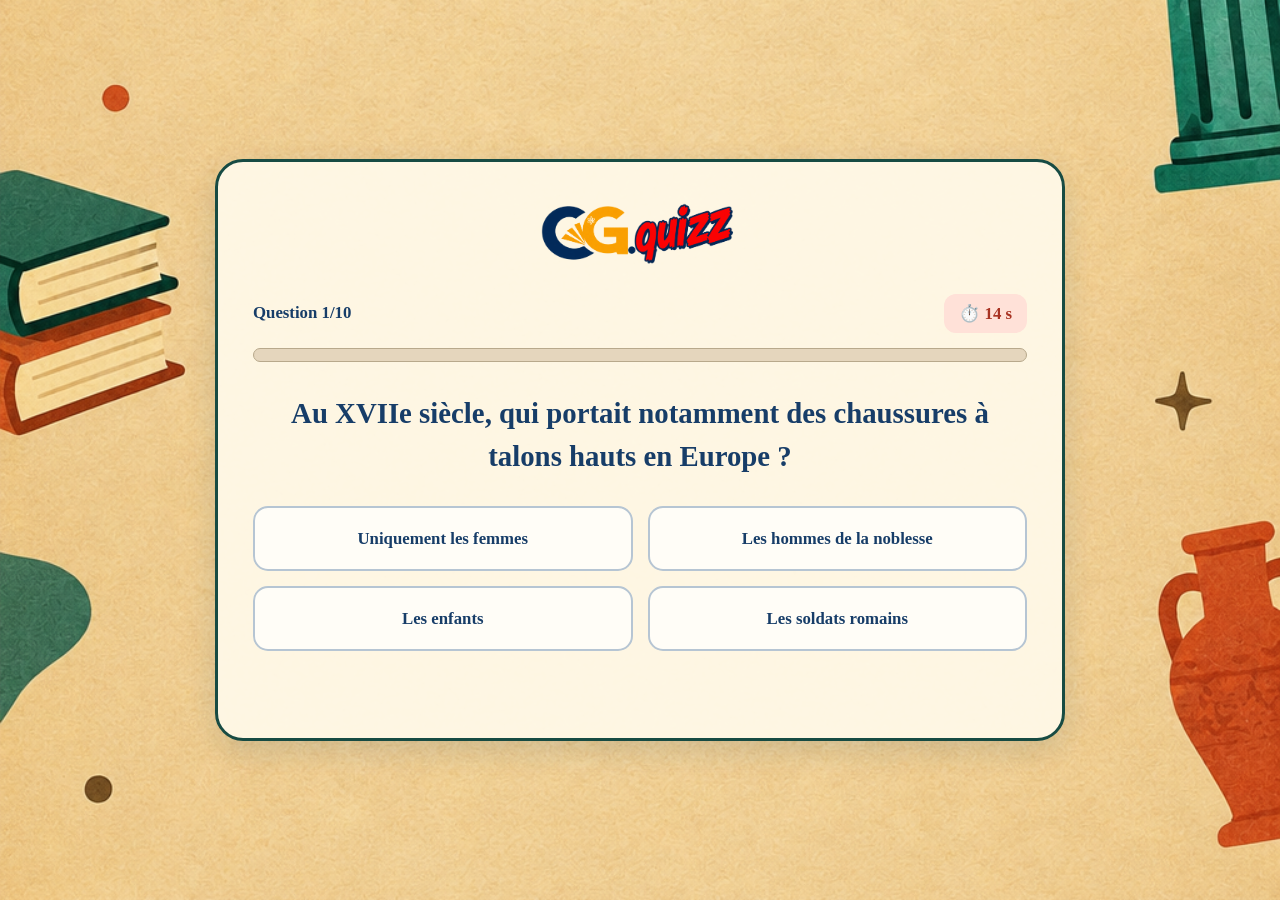
==== quiz.html @ a6cb8ad2 "Add files via upload" ====
<!DOCTYPE html>
<html lang="fr">

<head>
<meta charset="UTF-8">

<meta name="viewport"
content="width=device-width, initial-scale=1.0">

<title>CG.quizz | Quiz de culture générale</title>

<meta name="description"
content="Teste tes connaissances avec CG.quizz !">

<style>

/* ==============================
STYLE GÉNÉRAL
============================== */

* {
box-sizing: border-box;
margin: 0;
padding: 0;
}

[hidden] {
display: none !important;
}

body {
min-height: 100vh;
margin: 0;
padding: 30px 15px;

font-family: Georgia, serif;
color: #174b43;

background-image: url("fond.vintage.PNG");
background-size: cover;
background-position: center;
background-repeat: no-repeat;
background-attachment: fixed;

display: flex;
justify-content: center;
align-items: flex-start;

overscroll-behavior-y: none;
}


/* ==============================
CONTENEUR PRINCIPAL
============================== */

.quiz-container {
width: 100%;
max-width: 850px;

margin-left: auto;
margin-right: auto;

margin-top: auto;
margin-bottom: auto;

padding: 35px;

text-align: center;

background: rgba(255, 249, 232, 0.94);

border: 3px solid #174b43;
border-radius: 28px;

box-shadow: 0 10px 30px rgba(23, 61, 104, 0.15);
}

/* ==============================
LOGO
============================== */

.quiz-title {
margin-bottom: 25px;
}

.logo-titre {
display: block;

width: 210px;
max-width: 75%;

height: auto;

margin: 0 auto;
}

/* ==============================
INFORMATIONS DU QUIZ
============================== */

.quiz-info {
display: flex;
justify-content: space-between;
align-items: center;

gap: 15px;

margin-bottom: 15px;

font-size: 1.05rem;
font-weight: bold;
}

#question-counter {
color: #173d68;
}

#timer {
color: #a83222;

background: #ffe1d8;

padding: 9px 15px;

border-radius: 12px;

white-space: nowrap;
}

#timer.urgent {
color: #ffffff;
background: #c62828;

animation: pulse 0.7s infinite alternate;
}

@keyframes pulse {
from {
transform: scale(1);
}

to {
transform: scale(1.06);
}
}

/* ==============================
BARRE DE PROGRESSION
============================== */

.progress-track {
width: 100%;
height: 14px;

margin-bottom: 30px;

overflow: hidden;

background: #e5d6bd;

border: 1px solid #b8a98c;
border-radius: 20px;
}

.progress-bar {
width: 0%;
height: 100%;

background: linear-gradient(
90deg,
#087fba,
#12b7cb
);

border-radius: 20px;

transition: width 0.4s ease;
}

/* ==============================
QUESTION
============================== */

.question-text {
margin-bottom: 28px;

font-size: clamp(1.3rem, 4vw, 1.8rem);
line-height: 1.5;

color: #173d68;
}

/* ==============================
RÉPONSES
============================== */

.answers {
display: grid;

grid-template-columns: repeat(2, minmax(0, 1fr));

gap: 15px;

margin-bottom: 20px;
}

.answer-button {
min-height: 65px;

padding: 16px;

font-family: inherit;
font-size: 1.05rem;
font-weight: bold;

color: #173d68;
background: #fffdf7;

border: 2px solid #b6c5d3;
border-radius: 15px;

cursor: pointer;

transition:
background-color 0.2s,
color 0.2s,
border-color 0.2s,
transform 0.2s;
}

@media (hover: hover) and (pointer: fine) {
.answer-button:not(:disabled):hover {
background: #e2f3ff;
border-color: #087fba;
transform: translateY(-2px);
}
}

.answer-button {
-webkit-tap-highlight-color: transparent;
}

.answer-button:focus-visible,
.action-button:focus-visible {
outline: 4px solid #f2a900;
outline-offset: 3px;
}

/* BONNE RÉPONSE : VERT BIEN VISIBLE */

.answer-button.correct {
color: #ffffff !important;

background: #087a32 !important;

border: 4px solid #045522 !important;

box-shadow: 0 0 0 3px rgba(8, 122, 50, 0.2);

animation: correctPop 0.3s ease;
}

/* MAUVAISE RÉPONSE : ROUGE BIEN VISIBLE */

.answer-button.wrong {
color: #ffffff !important;

background: #d71920 !important;

border: 4px solid #941018 !important;

box-shadow: 0 0 0 3px rgba(215, 25, 32, 0.2);

animation: wrongShake 0.3s ease;
}

.answer-button:disabled {
cursor: default;
opacity: 1;
}

@keyframes correctPop {
0% {
transform: scale(0.96);
}

100% {
transform: scale(1);
}
}

@keyframes wrongShake {
0%, 100% {
transform: translateX(0);
}

25% {
transform: translateX(-4px);
}

75% {
transform: translateX(4px);
}
}

/* ==============================
MESSAGE DE CORRECTION
============================== */

.feedback {
min-height: 32px;

margin-top: 10px;

font-size: 1.05rem;
font-weight: bold;
line-height: 1.5;
}

.feedback.success {
color: #056b2a;
}

.feedback.error {
color: #c4161c;
}

/* ==============================
RÉSULTATS
============================== */

.result-title {
margin-bottom: 20px;

font-size: clamp(2rem, 5vw, 2.8rem);

color: #173d68;
}

.result-score {
margin-bottom: 12px;

font-size: 1.5rem;
font-weight: bold;
}

.result-grade {
margin: 15px 0;

font-size: clamp(4rem, 12vw, 6rem);
font-weight: bold;

color: #087fba;

text-shadow: 2px 3px 0 rgba(23, 61, 104, 0.12);
}

.result-grade.grade-excellent {
color: #087a32;
}

.result-grade.grade-medium {
color: #b76b00;
}

.result-grade.grade-low {
color: #c4161c;
}

.result-time {
margin-bottom: 22px;

font-size: 1.15rem;
font-weight: bold;
}

.result-message {
max-width: 600px;

margin: 0 auto 25px;

font-size: 1.1rem;
line-height: 1.7;
}

/* ==============================
ICÔNES YOUTUBE ET TIKTOK
============================== */

.result-links {
display: flex;
justify-content: center;
align-items: center;

gap: 25px;

margin: 25px 0 30px;
}

.social-link {
display: inline-flex;
justify-content: center;
align-items: center;

width: 65px;
height: 65px;

background: #ffffff;

border: 2px solid #d9c8a7;
border-radius: 18px;

transition:
transform 0.2s,
box-shadow 0.2s;
}

.social-link:hover {
transform: translateY(-5px);

box-shadow: 0 7px 15px rgba(23, 61, 104, 0.18);
}

.social-link img {
display: block;

width: 38px;
height: 38px;

object-fit: contain;
}

/* ==============================
BOUTONS D'ACTION
============================== */

.result-actions {
display: flex;
justify-content: center;
flex-wrap: wrap;

gap: 15px;

margin-top: 20px;
}

.action-button {
display: inline-flex;
justify-content: center;
align-items: center;

min-height: 52px;

padding: 14px 24px;

font-family: inherit;
font-size: 1rem;
font-weight: bold;

text-decoration: none;

border: 2px solid transparent;
border-radius: 50px;

cursor: pointer;

transition:
transform 0.2s,
background-color 0.2s;
}

.action-button:hover {
transform: translateY(-3px);
}

.restart-button {
color: #ffffff;
background: #087fba;

border-color: #075b8a;
}

.restart-button:hover {
background: #075b8a;
}

.home-button {
color: #174b43;
background: #f4d18f;

border-color: #c78d36;
}

.home-button:hover {
background: #edbd68;
}

/* ==============================
RESPONSIVE : TÉLÉPHONES
============================== */

@media (max-width: 520px) {

body {
padding: 12px;
background-attachment: scroll;
}

.quiz-container {
padding: 22px 16px;

border-radius: 20px;
}

.logo-titre {
width: 175px;
}

.quiz-info {
font-size: 0.9rem;
}

.answers {
grid-template-columns: 1fr;
gap: 12px;
}

.answer-button {
min-height: 58px;
font-size: 1rem;
}

.result-message {
font-size: 1rem;
}

.result-actions {
flex-direction: column;
}

.action-button {
width: 100%;
}
}

@media (prefers-reduced-motion: reduce) {

*,
*::before,
*::after {
animation-duration: 0.01ms !important;
animation-iteration-count: 1 !important;
transition-duration: 0.01ms !important;
}

}

/* LOGO CG.QUIZZ */

.quiz-header {
width: 100%;
text-align: center;
margin-bottom: 25px;
}

.quiz-logo {
display: block;
width: 240px;
max-width: 85%;
height: auto;
margin: 0 auto;
object-fit: contain;
}

.quiz-header a {
display: inline-block;
line-height: 0;
}

/* ADAPTATION AUX TÉLÉPHONES */

@media (max-width: 520px) {
.quiz-logo {
width: 200px;
max-width: 75%;
}
}

/* ===================================
ANIMATION DES RÉSULTATS
=================================== */

/* Apparition progressive du résultat */

#result-screen.celebration-active {
animation: resultAppear 0.8s ease-out both;
}

@keyframes resultAppear {
from {
opacity: 0;
transform: translateY(25px);
}

to {
opacity: 1;
transform: translateY(0);
}
}

/* Animation de la note finale */

#result-screen.celebration-active .result-grade {
animation: gradeCelebrate 1s ease-out 0.3s both;
}

@keyframes gradeCelebrate {
0% {
opacity: 0;
transform: scale(0.3) rotate(-12deg);
}

60% {
opacity: 1;
transform: scale(1.2) rotate(4deg);
}

80% {
transform: scale(0.95) rotate(-2deg);
}

100% {
opacity: 1;
transform: scale(1) rotate(0);
}
}

/* Conteneur des confettis */

.confetti-container {
position: fixed;
inset: 0;

overflow: hidden;
pointer-events: none;

z-index: 9999;
}

/* Chaque confetti */

.confetti {
position: absolute;

top: -20px;

width: 10px;
height: 16px;

border-radius: 3px;

animation: confettiFall linear forwards;
}

@keyframes confettiFall {
0% {
transform: translate3d(0, -20px, 0) rotate(0deg);
opacity: 1;
}

100% {
transform: translate3d(var(--drift), 110vh, 0)
rotate(var(--rotation));
opacity: 0;
}
}

/* Respecter les préférences d'accessibilité */

@media (prefers-reduced-motion: reduce) {
#result-screen.celebration-active,
#result-screen.celebration-active .result-grade {
animation: none;
}

.confetti {
display: none;
}
}

</style>

</head>

<body>

<main class="quiz-container">

<!-- LOGO HORIZONTAL -->

<div class="quiz-header">
	<a href="index.html" aria-label="Retour à l'accueil">
		<img
			src="cg.quizz logo.png"
			alt="CG-quizz"
			class="quiz-logo"
		>
	</a>
</div>


<!-- ÉCRAN DES QUESTIONS -->

<section id="question-screen">

<!-- Informations du quiz -->

<div class="quiz-info">

<span id="question-counter">
Question 1/10
</span>

<span id="timer">
⏱️ 15 s
</span>

</div>


<!-- Barre de progression -->

<div
class="progress-track"
role="progressbar"
aria-label="Progression du quiz"
aria-valuemin="0"
aria-valuemax="10"
aria-valuenow="0"
>

<div
class="progress-bar"
id="progress-bar"
></div>

</div>


<!-- Question -->

<h2
class="question-text"
id="question-text"
></h2>


<!-- Réponses générées par JavaScript -->

<div
class="answers"
id="answers"
></div>


<!-- Message de correction -->

<p
class="feedback"
id="feedback"
aria-live="polite"
></p>

</section>


<!-- ÉCRAN DES RÉSULTATS -->

<section id="result-screen" hidden>

<h2 class="result-title">
Quiz terminé !
</h2>


<p
class="result-score"
id="result-score"
></p>


<p
class="result-grade"
id="result-grade"
></p>


<p
class="result-time"
id="result-time"
></p>


<p
class="result-message"
id="result-message"
></p>


<!-- RÉSEAUX SOCIAUX -->

<div class="result-links">

<a
class="social-link"
href="https://youtube.com/@culture.generale69?si=cF1Rbsw-HnzDqtBV"
target="_blank"
rel="noopener noreferrer"
aria-label="Visiter YouTube"
>

<img
src="youtube.logo.png"
alt="YouTube"
>

</a>


<a
class="social-link"
href="https://www.tiktok.com/@culture.generale69?_r=1&_t=ZS-9Ay9IFy0VJG"
target="_blank"
rel="noopener noreferrer"
aria-label="Visiter TikTok"
>

<img
src="tiktok.logo.png"
alt="TikTok"
>

</a>

</div>


<!-- BOUTONS -->

<div class="result-actions">

<button
id="restart-button"
class="action-button restart-button"
type="button"
>
↻ Faire un autre quiz
</button>


<a
href="index.html"
class="action-button home-button"
>
⌂ Retour à l'accueil
</a>

</div>

</section>

</main>


<script src="quiz.js"></script>

</body>

</html>
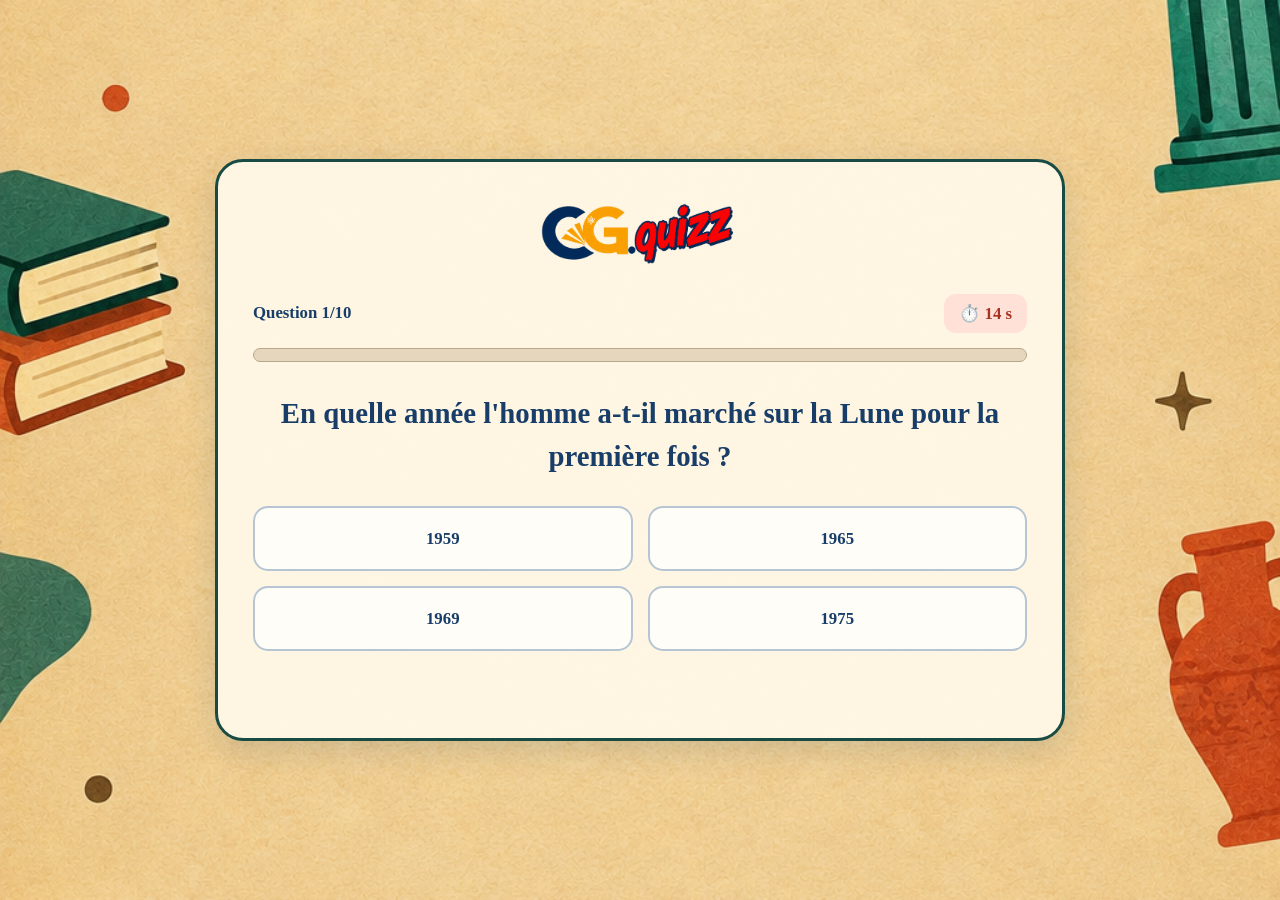
==== commit 1e1174c1: "Integrate Google Analytics into quiz.html Added Google Analytics tracking to the quiz page." ====
--- a/quiz.html
+++ b/quiz.html
@@ -11,7 +11,15 @@
 
 <meta name="description"
 content="Teste tes connaissances avec CG.quizz !">
-
+<!-- Google Analytics -->
+<script async src="https://www.googletagmanager.com/gtag/js?id=G-1C0V2STFBV"></script>
+<script>
+window.dataLayer = window.dataLayer || [];
+function gtag(){dataLayer.push(arguments);}
+gtag('js', new Date());
+
+gtag('config', 'G-1C0V2STFBV');
+</script>
 <style>
 
 /* ==============================
@@ -877,4 +885,4 @@
 
 </body>
 
-</html>+</html>
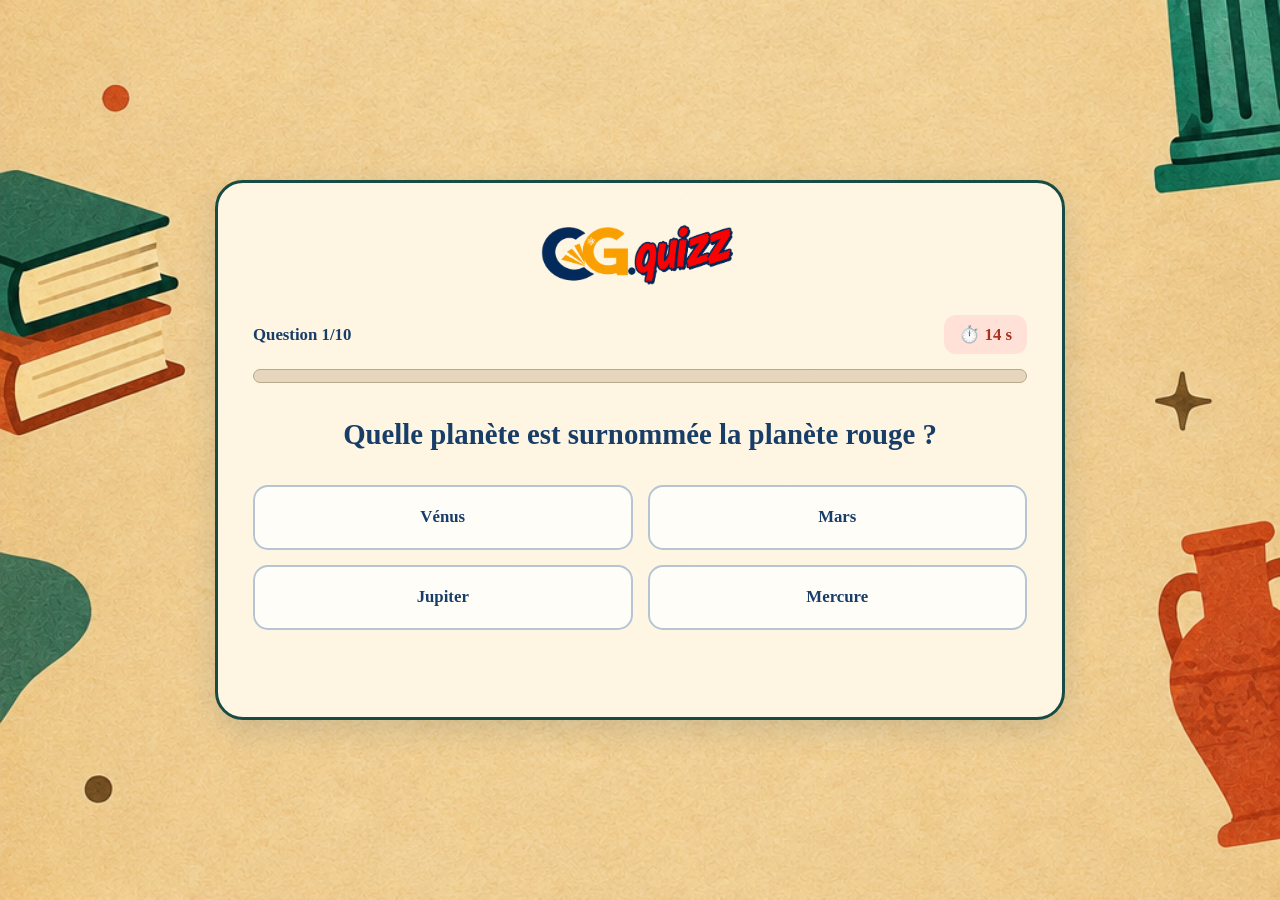
==== commit fbd5cfc2: "Update quiz.html with new Google Analytics ID" ====
--- a/quiz.html
+++ b/quiz.html
@@ -12,13 +12,14 @@
 <meta name="description"
 content="Teste tes connaissances avec CG.quizz !">
 <!-- Google Analytics -->
-<script async src="https://www.googletagmanager.com/gtag/js?id=G-1C0V2STFBV"></script>
+<!-- Google tag (gtag.js) -->
+<script async src="https://www.googletagmanager.com/gtag/js?id=G-T3MM7VVC4P"></script>
 <script>
-window.dataLayer = window.dataLayer || [];
-function gtag(){dataLayer.push(arguments);}
-gtag('js', new Date());
-
-gtag('config', 'G-1C0V2STFBV');
+  window.dataLayer = window.dataLayer || [];
+  function gtag(){dataLayer.push(arguments);}
+  gtag('js', new Date());
+
+  gtag('config', 'G-T3MM7VVC4P');
 </script>
 <style>
 
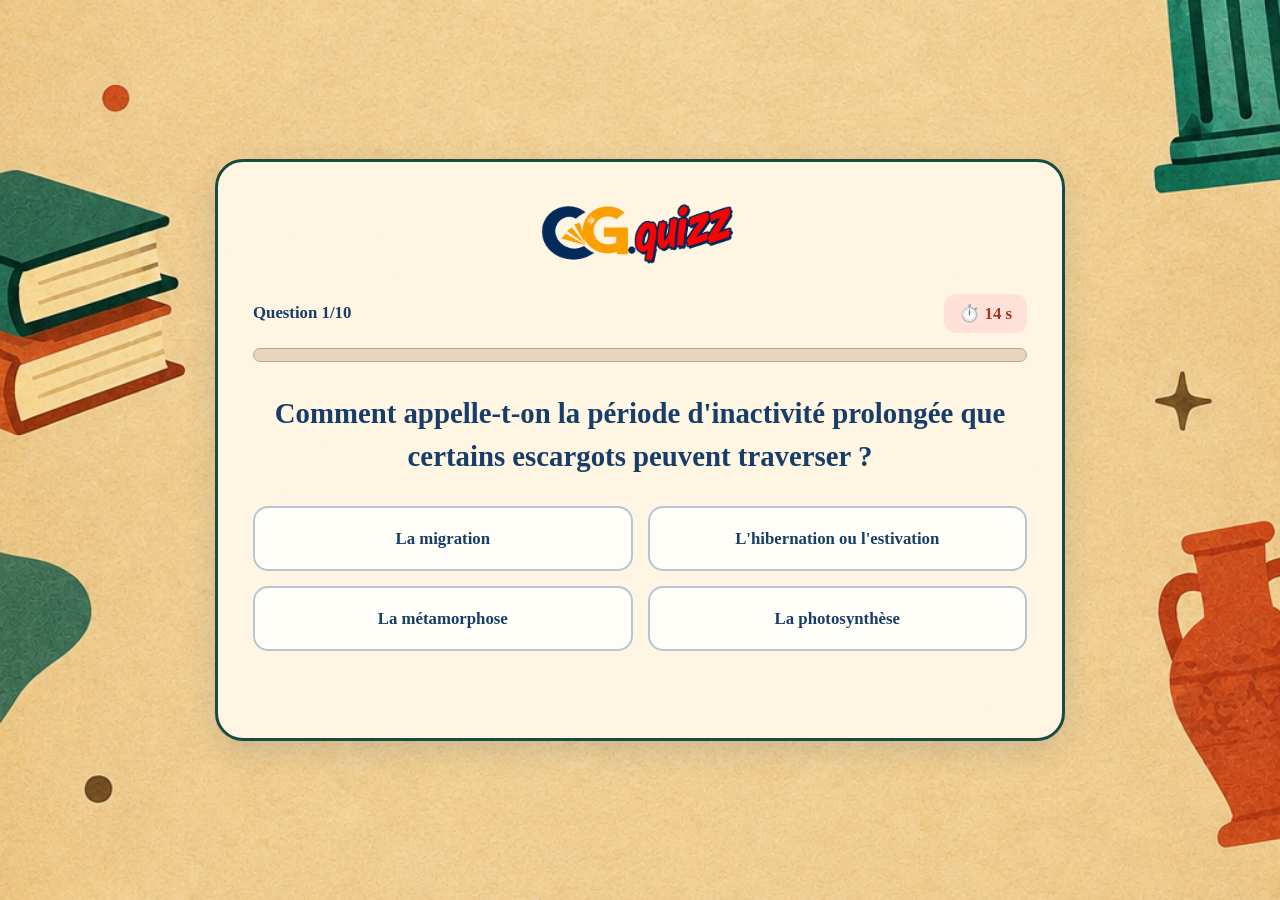
==== commit 63e0661f: "Fix HTML structure and restore content" ====
--- a/quiz.html
+++ b/quiz.html
@@ -12,15 +12,7 @@
 <meta name="description"
 content="Teste tes connaissances avec CG.quizz !">
 <!-- Google Analytics -->
-<!-- Google tag (gtag.js) -->
-<script async src="https://www.googletagmanager.com/gtag/js?id=G-T3MM7VVC4P"></script>
-<script>
-  window.dataLayer = window.dataLayer || [];
-  function gtag(){dataLayer.push(arguments);}
-  gtag('js', new Date());
-
-  gtag('config', 'G-T3MM7VVC4P');
-</script>
+
 <style>
 
 /* ==============================
@@ -699,7 +691,15 @@
 }
 
 </style>
-
+<!-- Google tag (gtag.js) -->
+<script async src="https://www.googletagmanager.com/gtag/js?id=G-T3MM7VVC4P"></script>
+<script>
+  window.dataLayer = window.dataLayer || [];
+  function gtag(){dataLayer.push(arguments);}
+  gtag('js', new Date());
+
+  gtag('config', 'G-T3MM7VVC4P');
+</script>
 </head>
 
 <body>
